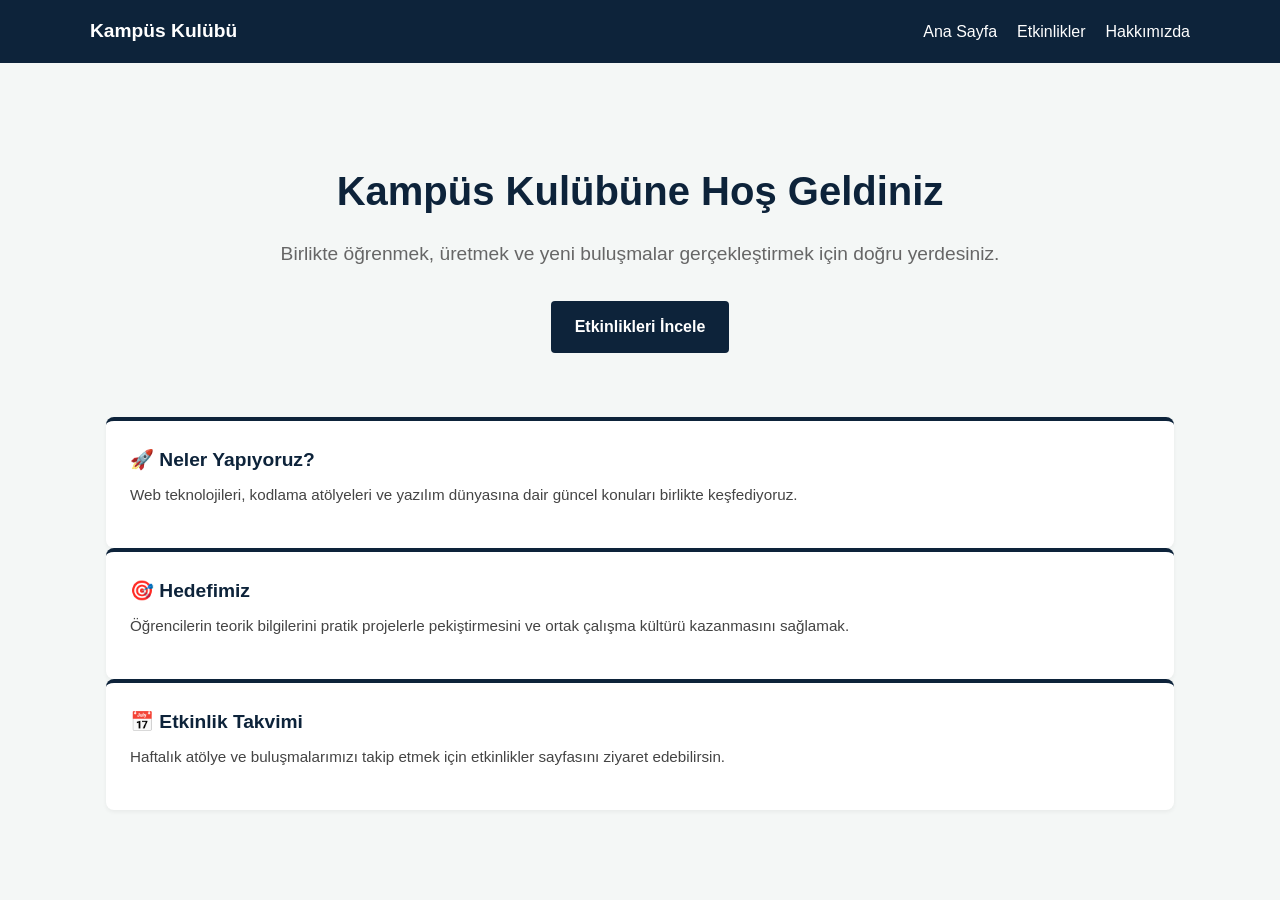
==== index.html @ 7b60070d "Ilk yukleme" ====
<!DOCTYPE html>
<html lang="tr">
<head>
    <meta charset="UTF-8">
    <meta name="viewport" content="width=device-width, initial-scale=1.0">
    <title>Kampüs Kulübü - Ana Sayfa</title>
    <link rel="stylesheet" href="style.css">
</head>
<body>
    <header>
        <nav>
            <div class="logo">Kampüs Kulübü</div>
            <ul class="nav-links">
                <li><a href="index.html">Ana Sayfa</a></li>
                <li><a href="etkinlikler.html">Etkinlikler</a></li>
                <li><a href="hakkimizda.html">Hakkımızda</a></li>
            </ul>
        </nav>
    </header>

    <main class="container">
        <!-- Karşılama Alanı -->
        <section class="hero">
            <h1>Kampüs Kulübüne Hoş Geldiniz</h1>
            <p>Birlikte öğrenmek, üretmek ve yeni buluşmalar gerçekleştirmek için doğru yerdesiniz.</p>
            <a href="etkinlikler.html" class="btn">Etkinlikleri İncele</a>
        </section>

        <!-- Öne Çıkanlar / Kısa Tanıtım -->
        <section class="features-grid">
            <div class="card">
                <h2>🚀 Neler Yapıyoruz?</h2>
                <p>Web teknolojileri, kodlama atölyeleri ve yazılım dünyasına dair güncel konuları birlikte keşfediyoruz.</p>
            </div>
            <div class="card">
                <h2>🎯 Hedefimiz</h2>
                <p>Öğrencilerin teorik bilgilerini pratik projelerle pekiştirmesini ve ortak çalışma kültürü kazanmasını sağlamak.</p>
            </div>
            <div class="card">
                <h2>📅 Etkinlik Takvimi</h2>
                <p>Haftalık atölye ve buluşmalarımızı takip etmek için etkinlikler sayfasını ziyaret edebilirsin.</p>
            </div>
        </section>
    </main>
</body>
</html>
---- style.css ----
* {
    box-sizing: border-box;
    margin: 0;
    padding: 0;
    font-family: Arial, sans-serif;
}

body {
    background-color: #f4f7f6;
    color: #333;
    line-height: 1.6;
}


header {
    background-color: #0d233a;
    color: #fff;
    padding: 1rem 2rem;
}

nav {
    display: flex;
    justify-content: space-between;
    align-items: center;
    max-width: 1100px;
    margin: 0 auto;
}

.logo {
    font-size: 1.2rem;
    font-weight: bold;
}

.nav-links {
    list-style: none;
    display: flex;
    gap: 20px;
}

.nav-links a {
    color: #fff;
    text-decoration: none;
    transition: color 0.3s;
}

.nav-links a:hover {
    color: #4CAF50;
}


.container {
    max-width: 1100px;
    margin: 2rem auto;
    padding: 0 1rem;
}

h1 {
    margin-bottom: 0.5rem;
    color: #0d233a;
}


.search-area {
    margin: 1.5rem 0;
    background: #fff;
    padding: 1.5rem;
    border-radius: 8px;
    box-shadow: 0 2px 4px rgba(0,0,0,0.05);
}

.search-area label {
    display: block;
    margin-bottom: 0.5rem;
    font-weight: bold;
}

.search-controls {
    display: flex;
    gap: 10px;
    margin-bottom: 0.5rem;
}

.search-controls input {
    flex: 1;
    padding: 0.6rem;
    border: 1px solid #ccc;
    border-radius: 4px;
    font-size: 1rem;
}

.search-controls button {
    padding: 0.6rem 1.2rem;
    background-color: #0d233a;
    color: white;
    border: none;
    border-radius: 4px;
    cursor: pointer;
}

.search-controls button:hover {
    background-color: #163a5f;
}

#result-count {
    font-size: 0.9rem;
    color: #666;
}

#empty-message {
    margin: 1rem 0;
    padding: 1rem;
    background-color: #fffae6;
    border: 1px solid #ffe58f;
    border-radius: 4px;
    color: #d48806;
}


.grid {
    display: grid;
    grid-template-columns: repeat(auto-fit, minmax(250px, 1fr));
    gap: 20px;
    margin-top: 1.5rem;
}

.card {
    background: #fff;
    padding: 1.5rem;
    border-radius: 8px;
    box-shadow: 0 2px 4px rgba(0,0,0,0.05);
    border-top: 4px solid #0d233a;
}

.card .date {
    font-size: 0.85rem;
    color: #666;
    margin-bottom: 0.5rem;
    font-weight: bold;
}

.card h2 {
    font-size: 1.2rem;
    margin-bottom: 0.5rem;
    color: #0d233a;
}

.card p {
    font-size: 0.95rem;
    margin-bottom: 1rem;
    color: #444;
}

.card .location {
    font-size: 0.85rem;
    color: #555;
    font-style: italic;
}


.hero {
    text-align: center;
    padding: 4rem 1rem;
}

.hero h1 {
    font-size: 2.5rem;
    margin-bottom: 1rem;
}

.hero p {
    font-size: 1.2rem;
    color: #666;
    margin-bottom: 2rem;
}

.btn {
    display: inline-block;
    background-color: #0d233a;
    color: white;
    padding: 0.8rem 1.5rem;
    border-radius: 4px;
    text-decoration: none;
    font-weight: bold;
}

.btn:hover {
    background-color: #163a5f;
}
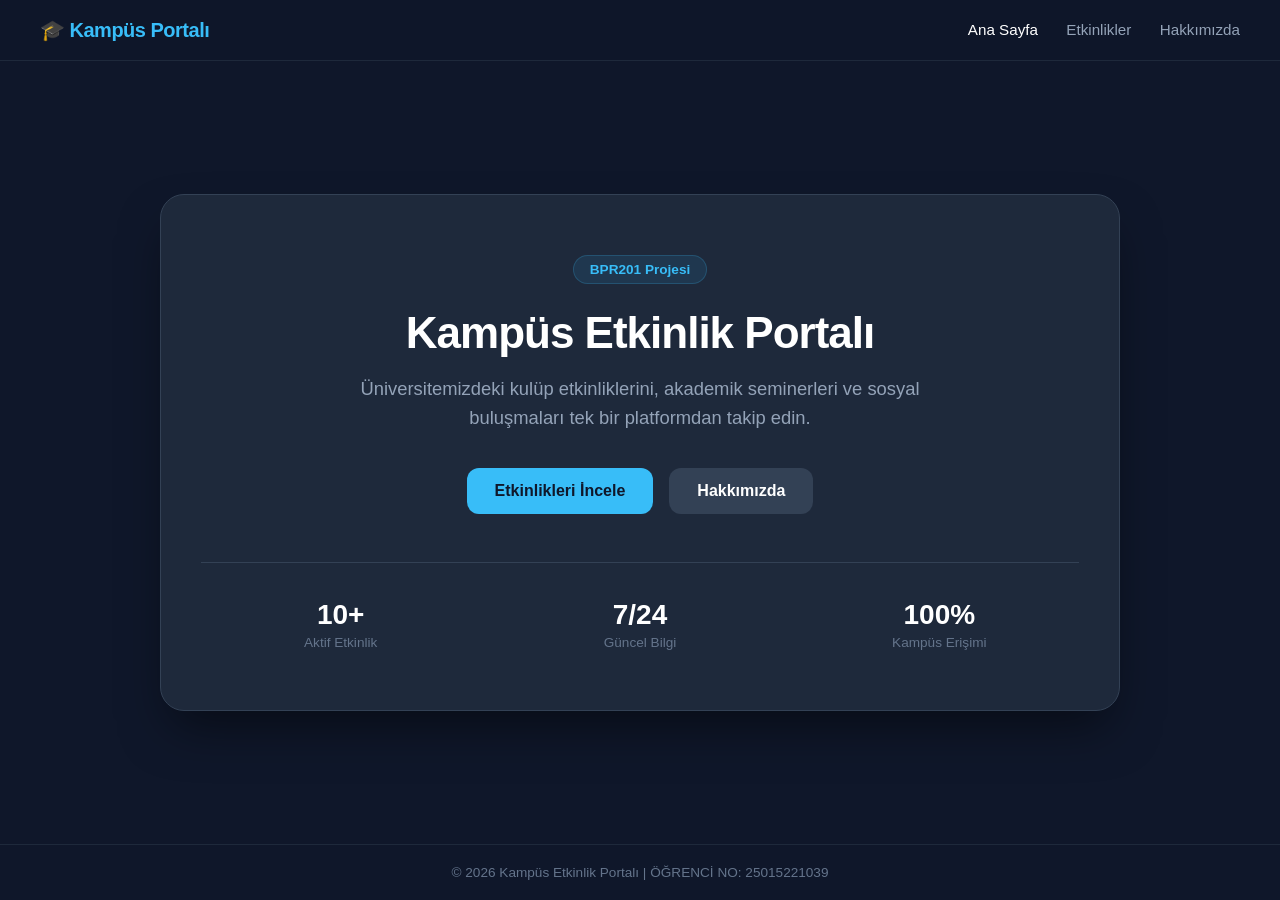
==== commit ef7d6732: "Ana sayfa ve hakkimizda tasarimlari modernize edildi" ====
--- a/index.html
+++ b/index.html
@@ -3,44 +3,51 @@
 <head>
     <meta charset="UTF-8">
     <meta name="viewport" content="width=device-width, initial-scale=1.0">
-    <title>Kampüs Kulübü - Ana Sayfa</title>
+    <title>Ana Sayfa - Kampüs Etkinlikleri</title>
     <link rel="stylesheet" href="style.css">
 </head>
-<body>
-    <header>
-        <nav>
-            <div class="logo">Kampüs Kulübü</div>
-            <ul class="nav-links">
-                <li><a href="index.html">Ana Sayfa</a></li>
-                <li><a href="etkinlikler.html">Etkinlikler</a></li>
-                <li><a href="hakkimizda.html">Hakkımızda</a></li>
-            </ul>
-        </nav>
-    </header>
+<body class="home-body">
+    <nav>
+        <div class="nav-container">
+            <span class="logo">🎓 Kampüs Portalı</span>
+            <div class="nav-links">
+                <a href="index.html" class="active">Ana Sayfa</a>
+                <a href="etkinlikler.html">Etkinlikler</a>
+                <a href="hakkimizda.html">Hakkımızda</a>
+            </div>
+        </div>
+    </nav>
 
-    <main class="container">
-        <!-- Karşılama Alanı -->
-        <section class="hero">
-            <h1>Kampüs Kulübüne Hoş Geldiniz</h1>
-            <p>Birlikte öğrenmek, üretmek ve yeni buluşmalar gerçekleştirmek için doğru yerdesiniz.</p>
-            <a href="etkinlikler.html" class="btn">Etkinlikleri İncele</a>
-        </section>
+    <main class="full-screen-container">
+        <section class="hero-card">
+            <div class="badge">BPR201 Projesi</div>
+            <h1>Kampüs Etkinlik Portalı</h1>
+            <p>Üniversitemizdeki kulüp etkinliklerini, akademik seminerleri ve sosyal buluşmaları tek bir platformdan takip edin.</p>
+            
+            <div class="action-buttons">
+                <a href="etkinlikler.html" class="btn primary">Etkinlikleri İncele</a>
+                <a href="hakkimizda.html" class="btn secondary">Hakkımızda</a>
+            </div>
 
-        <!-- Öne Çıkanlar / Kısa Tanıtım -->
-        <section class="features-grid">
-            <div class="card">
-                <h2>🚀 Neler Yapıyoruz?</h2>
-                <p>Web teknolojileri, kodlama atölyeleri ve yazılım dünyasına dair güncel konuları birlikte keşfediyoruz.</p>
-            </div>
-            <div class="card">
-                <h2>🎯 Hedefimiz</h2>
-                <p>Öğrencilerin teorik bilgilerini pratik projelerle pekiştirmesini ve ortak çalışma kültürü kazanmasını sağlamak.</p>
-            </div>
-            <div class="card">
-                <h2>📅 Etkinlik Takvimi</h2>
-                <p>Haftalık atölye ve buluşmalarımızı takip etmek için etkinlikler sayfasını ziyaret edebilirsin.</p>
+            <div class="stats-row">
+                <div class="stat-item">
+                    <span class="stat-number">10+</span>
+                    <span class="stat-label">Aktif Etkinlik</span>
+                </div>
+                <div class="stat-item">
+                    <span class="stat-number">7/24</span>
+                    <span class="stat-label">Güncel Bilgi</span>
+                </div>
+                <div class="stat-item">
+                    <span class="stat-number">100%</span>
+                    <span class="stat-label">Kampüs Erişimi</span>
+                </div>
             </div>
         </section>
     </main>
+
+    <footer>
+        <p>&copy; 2026 Kampüs Etkinlik Portalı | ÖĞRENCİ NO: 25015221039</p>
+    </footer>
 </body>
 </html>
--- a/style.css
+++ b/style.css
@@ -1,189 +1,248 @@
-
 * {
     box-sizing: border-box;
     margin: 0;
     padding: 0;
-    font-family: Arial, sans-serif;
 }
 
 body {
-    background-color: #f4f7f6;
-    color: #333;
+    font-family: -apple-system, BlinkMacSystemFont, "Segoe UI", Roboto, Helvetica, Arial, sans-serif;
+    background-color: #0f172a;
+    color: #f8fafc;
+    min-height: 100vh;
+    display: flex;
+    flex-direction: column;
+}
+
+/* Navigasyon Çubuğu */
+nav {
+    background: rgba(15, 23, 42, 0.9);
+    backdrop-filter: blur(10px);
+    border-bottom: 1px solid #1e293b;
+    padding: 18px 30px;
+    width: 100%;
+}
+
+.nav-container {
+    max-width: 1200px;
+    margin: 0 auto;
+    display: flex;
+    justify-content: space-between;
+    align-items: center;
+}
+
+.logo {
+    font-size: 1.25rem;
+    font-weight: 700;
+    color: #38bdf8;
+    letter-spacing: -0.5px;
+}
+
+.nav-links a {
+    color: #94a3b8;
+    text-decoration: none;
+    margin-left: 24px;
+    font-weight: 500;
+    font-size: 0.95rem;
+    transition: all 0.2s ease;
+}
+
+.nav-links a:hover, .nav-links a.active {
+    color: #ffffff;
+}
+
+/* Ekranı Tam Kaplayan Ana Alan */
+.full-screen-container {
+    flex: 1;
+    display: flex;
+    align-items: center;
+    justify-content: center;
+    padding: 40px 20px;
+    max-width: 1000px;
+    margin: 0 auto;
+    width: 100%;
+}
+
+.hero-card {
+    background: #1e293b;
+    border: 1px solid #334155;
+    border-radius: 24px;
+    padding: 60px 40px;
+    text-align: center;
+    width: 100%;
+    box-shadow: 0 25px 50px -12px rgba(0, 0, 0, 0.5);
+}
+
+.badge {
+    display: inline-block;
+    background: rgba(56, 189, 248, 0.1);
+    color: #38bdf8;
+    border: 1px solid rgba(56, 189, 248, 0.2);
+    padding: 6px 16px;
+    border-radius: 9999px;
+    font-size: 0.85rem;
+    font-weight: 600;
+    margin-bottom: 24px;
+}
+
+.hero-card h1 {
+    font-size: 2.75rem;
+    font-weight: 800;
+    color: #ffffff;
+    margin-bottom: 16px;
+    letter-spacing: -1px;
+}
+
+.hero-card p {
+    font-size: 1.15rem;
+    color: #94a3b8;
+    max-width: 600px;
+    margin: 0 auto 36px auto;
     line-height: 1.6;
 }
 
-
-header {
-    background-color: #0d233a;
+.action-buttons {
+    display: flex;
+    gap: 16px;
+    justify-content: center;
+    margin-bottom: 48px;
+    flex-wrap: wrap;
+}
+
+.btn {
+    padding: 14px 28px;
+    border-radius: 12px;
+    font-weight: 600;
+    font-size: 1rem;
+    text-decoration: none;
+    transition: all 0.2s ease;
+}
+
+.btn.primary {
+    background: #38bdf8;
+    color: #0f172a;
+}
+
+.btn.primary:hover {
+    background: #7dd3fc;
+    transform: translateY(-2px);
+}
+
+.btn.secondary {
+    background: #334155;
+    color: #ffffff;
+}
+
+.btn.secondary:hover {
+    background: #475569;
+    transform: translateY(-2px);
+}
+
+/* Alt İstatistikler */
+.stats-row {
+    display: grid;
+    grid-template-columns: repeat(3, 1fr);
+    gap: 20px;
+    border-top: 1px solid #334155;
+    padding-top: 36px;
+}
+
+.stat-item {
+    display: flex;
+    flex-direction: column;
+    align-items: center;
+}
+
+.stat-number {
+    font-size: 1.75rem;
+    font-weight: 700;
+    color: #ffffff;
+}
+
+.stat-label {
+    font-size: 0.85rem;
+    color: #64748b;
+    margin-top: 4px;
+}
+
+/* Etkinlikler ve Diğer Sayfalar İçin Ortak Alan */
+main:not(.full-screen-container) {
+    max-width: 900px;
+    width: 90%;
+    margin: 40px auto;
+    background: #1e293b;
+    border: 1px solid #334155;
+    padding: 36px;
+    border-radius: 20px;
+    flex: 1;
+}
+
+/* Arama ve Kart Stilleri */
+.search-container {
+    display: flex;
+    gap: 12px;
+    margin: 24px 0;
+    align-items: center;
+    justify-content: center;
+    flex-wrap: wrap;
+}
+
+#searchInput {
+    padding: 12px 16px;
+    background: #0f172a;
+    border: 1px solid #334155;
+    border-radius: 10px;
     color: #fff;
-    padding: 1rem 2rem;
-}
-
-nav {
-    display: flex;
-    justify-content: space-between;
-    align-items: center;
-    max-width: 1100px;
-    margin: 0 auto;
-}
-
-.logo {
-    font-size: 1.2rem;
-    font-weight: bold;
-}
-
-.nav-links {
-    list-style: none;
-    display: flex;
-    gap: 20px;
-}
-
-.nav-links a {
+    font-size: 0.95rem;
+    width: 280px;
+}
+
+#clearBtn {
+    padding: 12px 20px;
+    background: #ef4444;
     color: #fff;
-    text-decoration: none;
-    transition: color 0.3s;
-}
-
-.nav-links a:hover {
-    color: #4CAF50;
-}
-
-
-.container {
-    max-width: 1100px;
-    margin: 2rem auto;
-    padding: 0 1rem;
-}
-
-h1 {
-    margin-bottom: 0.5rem;
-    color: #0d233a;
-}
-
-
-.search-area {
-    margin: 1.5rem 0;
-    background: #fff;
-    padding: 1.5rem;
-    border-radius: 8px;
-    box-shadow: 0 2px 4px rgba(0,0,0,0.05);
-}
-
-.search-area label {
-    display: block;
-    margin-bottom: 0.5rem;
-    font-weight: bold;
-}
-
-.search-controls {
-    display: flex;
-    gap: 10px;
-    margin-bottom: 0.5rem;
-}
-
-.search-controls input {
-    flex: 1;
-    padding: 0.6rem;
-    border: 1px solid #ccc;
-    border-radius: 4px;
-    font-size: 1rem;
-}
-
-.search-controls button {
-    padding: 0.6rem 1.2rem;
-    background-color: #0d233a;
-    color: white;
     border: none;
-    border-radius: 4px;
+    border-radius: 10px;
     cursor: pointer;
-}
-
-.search-controls button:hover {
-    background-color: #163a5f;
-}
-
-#result-count {
-    font-size: 0.9rem;
-    color: #666;
-}
-
-#empty-message {
-    margin: 1rem 0;
-    padding: 1rem;
-    background-color: #fffae6;
-    border: 1px solid #ffe58f;
-    border-radius: 4px;
-    color: #d48806;
-}
-
-
-.grid {
-    display: grid;
-    grid-template-columns: repeat(auto-fit, minmax(250px, 1fr));
-    gap: 20px;
-    margin-top: 1.5rem;
-}
-
-.card {
-    background: #fff;
-    padding: 1.5rem;
-    border-radius: 8px;
-    box-shadow: 0 2px 4px rgba(0,0,0,0.05);
-    border-top: 4px solid #0d233a;
-}
-
-.card .date {
+    font-weight: 600;
+}
+
+#resultCount {
+    width: 100%;
+    text-align: center;
+    color: #38bdf8;
+    margin-top: 8px;
+    font-weight: 600;
+}
+
+.event-card {
+    background: #0f172a;
+    border: 1px solid #334155;
+    border-radius: 12px;
+    padding: 20px;
+    margin-bottom: 16px;
+}
+
+.event-card h3 {
+    color: #38bdf8;
+    margin-bottom: 8px;
+}
+
+/* Footer */
+footer {
+    border-top: 1px solid #1e293b;
+    padding: 20px;
+    text-align: center;
+    color: #64748b;
     font-size: 0.85rem;
-    color: #666;
-    margin-bottom: 0.5rem;
-    font-weight: bold;
-}
-
-.card h2 {
-    font-size: 1.2rem;
-    margin-bottom: 0.5rem;
-    color: #0d233a;
-}
-
-.card p {
-    font-size: 0.95rem;
-    margin-bottom: 1rem;
-    color: #444;
-}
-
-.card .location {
-    font-size: 0.85rem;
-    color: #555;
-    font-style: italic;
-}
-
-
-.hero {
-    text-align: center;
-    padding: 4rem 1rem;
-}
-
-.hero h1 {
-    font-size: 2.5rem;
-    margin-bottom: 1rem;
-}
-
-.hero p {
-    font-size: 1.2rem;
-    color: #666;
-    margin-bottom: 2rem;
-}
-
-.btn {
-    display: inline-block;
-    background-color: #0d233a;
-    color: white;
-    padding: 0.8rem 1.5rem;
-    border-radius: 4px;
-    text-decoration: none;
-    font-weight: bold;
-}
-
-.btn:hover {
-    background-color: #163a5f;
+    background: #0f172a;
+}
+
+@media (max-width: 640px) {
+    .stats-row {
+        grid-template-columns: 1fr;
+        gap: 16px;
+    }
+    .hero-card h1 {
+        font-size: 2rem;
+    }
 }
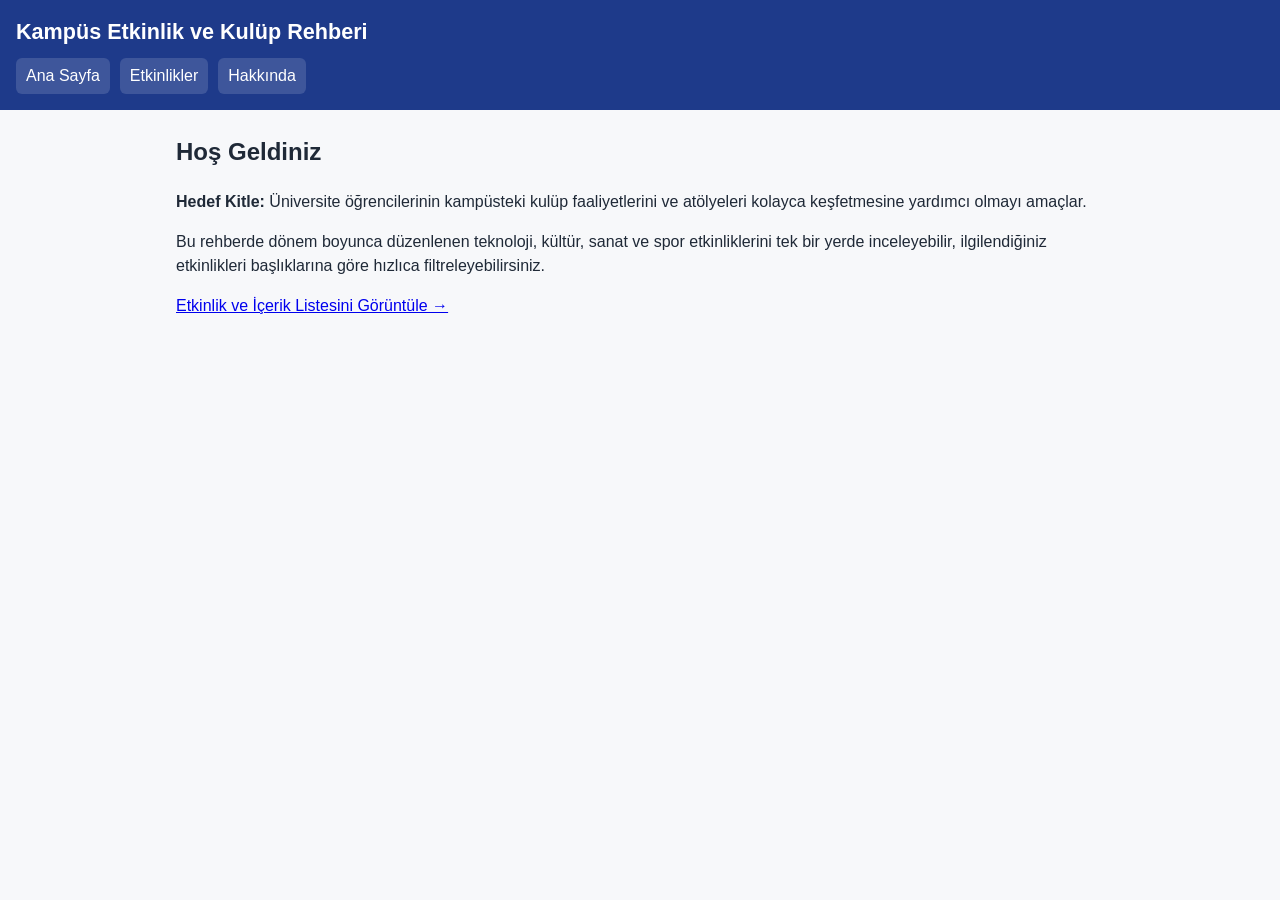
==== commit de1ce9b5: "Add three-page layout, shared navigation, styles, and title search" ====
--- a/index.html
+++ b/index.html
@@ -1,53 +1,26 @@
 <!DOCTYPE html>
 <html lang="tr">
 <head>
-    <meta charset="UTF-8">
-    <meta name="viewport" content="width=device-width, initial-scale=1.0">
-    <title>Ana Sayfa - Kampüs Etkinlikleri</title>
-    <link rel="stylesheet" href="style.css">
+  <meta charset="UTF-8">
+  <meta name="viewport" content="width=device-width, initial-scale=1.0">
+  <title>Kampüs Etkinlik ve Kulüp Rehberi - Ana Sayfa</title>
+  <link rel="stylesheet" href="style.css">
 </head>
-<body class="home-body">
-    <nav>
-        <div class="nav-container">
-            <span class="logo">🎓 Kampüs Portalı</span>
-            <div class="nav-links">
-                <a href="index.html" class="active">Ana Sayfa</a>
-                <a href="etkinlikler.html">Etkinlikler</a>
-                <a href="hakkimizda.html">Hakkımızda</a>
-            </div>
-        </div>
+<body>
+  <header>
+    <h1 class="site-baslik">Kampüs Etkinlik ve Kulüp Rehberi</h1>
+    <nav aria-label="Ana menü">
+      <a href="index.html">Ana Sayfa</a>
+      <a href="etkinlikler.html">Etkinlikler</a>
+      <a href="hakkimizda.html">Hakkında</a>
     </nav>
+  </header>
 
-    <main class="full-screen-container">
-        <section class="hero-card">
-            <div class="badge">BPR201 Projesi</div>
-            <h1>Kampüs Etkinlik Portalı</h1>
-            <p>Üniversitemizdeki kulüp etkinliklerini, akademik seminerleri ve sosyal buluşmaları tek bir platformdan takip edin.</p>
-            
-            <div class="action-buttons">
-                <a href="etkinlikler.html" class="btn primary">Etkinlikleri İncele</a>
-                <a href="hakkimizda.html" class="btn secondary">Hakkımızda</a>
-            </div>
-
-            <div class="stats-row">
-                <div class="stat-item">
-                    <span class="stat-number">10+</span>
-                    <span class="stat-label">Aktif Etkinlik</span>
-                </div>
-                <div class="stat-item">
-                    <span class="stat-number">7/24</span>
-                    <span class="stat-label">Güncel Bilgi</span>
-                </div>
-                <div class="stat-item">
-                    <span class="stat-number">100%</span>
-                    <span class="stat-label">Kampüs Erişimi</span>
-                </div>
-            </div>
-        </section>
-    </main>
-
-    <footer>
-        <p>&copy; 2026 Kampüs Etkinlik Portalı | ÖĞRENCİ NO: 25015221039</p>
-    </footer>
+  <main>
+    <h2>Hoş Geldiniz</h2>
+    <p><strong>Hedef Kitle:</strong> Üniversite öğrencilerinin kampüsteki kulüp faaliyetlerini ve atölyeleri kolayca keşfetmesine yardımcı olmayı amaçlar.</p>
+    <p>Bu rehberde dönem boyunca düzenlenen teknoloji, kültür, sanat ve spor etkinliklerini tek bir yerde inceleyebilir, ilgilendiğiniz etkinlikleri başlıklarına göre hızlıca filtreleyebilirsiniz.</p>
+    <p><a href="etkinlikler.html">Etkinlik ve İçerik Listesini Görüntüle →</a></p>
+  </main>
 </body>
 </html>
--- a/style.css
+++ b/style.css
@@ -1,248 +1,133 @@
 * {
-    box-sizing: border-box;
-    margin: 0;
-    padding: 0;
+  box-sizing: border-box;
 }
 
 body {
-    font-family: -apple-system, BlinkMacSystemFont, "Segoe UI", Roboto, Helvetica, Arial, sans-serif;
-    background-color: #0f172a;
-    color: #f8fafc;
-    min-height: 100vh;
-    display: flex;
-    flex-direction: column;
+  margin: 0;
+  font-family: Arial, sans-serif;
+  line-height: 1.5;
+  background-color: #f7f8fa;
+  color: #1f2937;
+  overflow-x: hidden;
 }
 
-/* Navigasyon Çubuğu */
-nav {
-    background: rgba(15, 23, 42, 0.9);
-    backdrop-filter: blur(10px);
-    border-bottom: 1px solid #1e293b;
-    padding: 18px 30px;
-    width: 100%;
+header {
+  background-color: #1e3a8a;
+  color: #ffffff;
+  padding: 16px;
 }
 
-.nav-container {
-    max-width: 1200px;
-    margin: 0 auto;
-    display: flex;
-    justify-content: space-between;
-    align-items: center;
+.site-baslik {
+  margin: 0 0 10px 0;
+  font-size: 1.35rem;
 }
 
-.logo {
-    font-size: 1.25rem;
-    font-weight: 700;
-    color: #38bdf8;
-    letter-spacing: -0.5px;
+nav {
+  display: flex;
+  flex-wrap: wrap;
+  gap: 10px;
 }
 
-.nav-links a {
-    color: #94a3b8;
-    text-decoration: none;
-    margin-left: 24px;
-    font-weight: 500;
-    font-size: 0.95rem;
-    transition: all 0.2s ease;
+nav a {
+  color: #ffffff;
+  text-decoration: none;
+  padding: 6px 10px;
+  border-radius: 6px;
+  background-color: rgba(255, 255, 255, 0.14);
 }
 
-.nav-links a:hover, .nav-links a.active {
-    color: #ffffff;
+nav a:hover,
+nav a:focus {
+  background-color: rgba(255, 255, 255, 0.28);
+  outline: 2px solid #ffffff;
+  outline-offset: 2px;
 }
 
-/* Ekranı Tam Kaplayan Ana Alan */
-.full-screen-container {
-    flex: 1;
-    display: flex;
-    align-items: center;
-    justify-content: center;
-    padding: 40px 20px;
-    max-width: 1000px;
-    margin: 0 auto;
-    width: 100%;
+main {
+  max-width: 960px;
+  margin: 24px auto;
+  padding: 0 16px;
 }
 
-.hero-card {
-    background: #1e293b;
-    border: 1px solid #334155;
-    border-radius: 24px;
-    padding: 60px 40px;
-    text-align: center;
-    width: 100%;
-    box-shadow: 0 25px 50px -12px rgba(0, 0, 0, 0.5);
+.arama-alani {
+  display: flex;
+  flex-direction: column;
+  gap: 8px;
+  margin-bottom: 16px;
 }
 
-.badge {
-    display: inline-block;
-    background: rgba(56, 189, 248, 0.1);
-    color: #38bdf8;
-    border: 1px solid rgba(56, 189, 248, 0.2);
-    padding: 6px 16px;
-    border-radius: 9999px;
-    font-size: 0.85rem;
-    font-weight: 600;
-    margin-bottom: 24px;
+.arama-kontroller {
+  display: flex;
+  flex-wrap: wrap;
+  gap: 8px;
 }
 
-.hero-card h1 {
-    font-size: 2.75rem;
-    font-weight: 800;
-    color: #ffffff;
-    margin-bottom: 16px;
-    letter-spacing: -1px;
+input[type="search"] {
+  flex: 1 1 200px;
+  min-width: 0;
+  padding: 10px;
+  font-size: 1rem;
+  border: 1px solid #9ca3af;
+  border-radius: 6px;
 }
 
-.hero-card p {
-    font-size: 1.15rem;
-    color: #94a3b8;
-    max-width: 600px;
-    margin: 0 auto 36px auto;
-    line-height: 1.6;
+button {
+  padding: 10px 14px;
+  font-size: 1rem;
+  border: none;
+  border-radius: 6px;
+  background-color: #1e3a8a;
+  color: #ffffff;
+  cursor: pointer;
 }
 
-.action-buttons {
-    display: flex;
-    gap: 16px;
-    justify-content: center;
-    margin-bottom: 48px;
-    flex-wrap: wrap;
+button:hover,
+button:focus {
+  background-color: #172554;
+  outline: 2px solid #1e3a8a;
+  outline-offset: 2px;
 }
 
-.btn {
-    padding: 14px 28px;
-    border-radius: 12px;
-    font-weight: 600;
-    font-size: 1rem;
-    text-decoration: none;
-    transition: all 0.2s ease;
+.kart-listesi {
+  display: grid;
+  grid-template-columns: repeat(auto-fit, minmax(250px, 1fr));
+  gap: 16px;
+  margin-top: 16px;
 }
 
-.btn.primary {
-    background: #38bdf8;
-    color: #0f172a;
+.kart {
+  background-color: #ffffff;
+  border: 1px solid #e5e7eb;
+  border-radius: 8px;
+  padding: 16px;
 }
 
-.btn.primary:hover {
-    background: #7dd3fc;
-    transform: translateY(-2px);
+.kart h2 {
+  margin: 0 0 8px 0;
+  font-size: 1.15rem;
 }
 
-.btn.secondary {
-    background: #334155;
-    color: #ffffff;
+.kart p {
+  margin: 0 0 8px 0;
 }
 
-.btn.secondary:hover {
-    background: #475569;
-    transform: translateY(-2px);
+.bos-mesaj {
+  margin-top: 16px;
+  padding: 14px;
+  background-color: #fef2f2;
+  color: #991b1b;
+  border: 1px solid #fecaca;
+  border-radius: 6px;
 }
 
-/* Alt İstatistikler */
-.stats-row {
-    display: grid;
-    grid-template-columns: repeat(3, 1fr);
-    gap: 20px;
-    border-top: 1px solid #334155;
-    padding-top: 36px;
-}
+@media (max-width: 390px) {
+  header,
+  main {
+    padding-left: 12px;
+    padding-right: 12px;
+  }
 
-.stat-item {
-    display: flex;
-    flex-direction: column;
-    align-items: center;
-}
-
-.stat-number {
-    font-size: 1.75rem;
-    font-weight: 700;
-    color: #ffffff;
-}
-
-.stat-label {
-    font-size: 0.85rem;
-    color: #64748b;
-    margin-top: 4px;
-}
-
-/* Etkinlikler ve Diğer Sayfalar İçin Ortak Alan */
-main:not(.full-screen-container) {
-    max-width: 900px;
-    width: 90%;
-    margin: 40px auto;
-    background: #1e293b;
-    border: 1px solid #334155;
-    padding: 36px;
-    border-radius: 20px;
-    flex: 1;
-}
-
-/* Arama ve Kart Stilleri */
-.search-container {
-    display: flex;
-    gap: 12px;
-    margin: 24px 0;
-    align-items: center;
-    justify-content: center;
-    flex-wrap: wrap;
-}
-
-#searchInput {
-    padding: 12px 16px;
-    background: #0f172a;
-    border: 1px solid #334155;
-    border-radius: 10px;
-    color: #fff;
-    font-size: 0.95rem;
-    width: 280px;
-}
-
-#clearBtn {
-    padding: 12px 20px;
-    background: #ef4444;
-    color: #fff;
-    border: none;
-    border-radius: 10px;
-    cursor: pointer;
-    font-weight: 600;
-}
-
-#resultCount {
-    width: 100%;
-    text-align: center;
-    color: #38bdf8;
-    margin-top: 8px;
-    font-weight: 600;
-}
-
-.event-card {
-    background: #0f172a;
-    border: 1px solid #334155;
-    border-radius: 12px;
-    padding: 20px;
-    margin-bottom: 16px;
-}
-
-.event-card h3 {
-    color: #38bdf8;
-    margin-bottom: 8px;
-}
-
-/* Footer */
-footer {
-    border-top: 1px solid #1e293b;
-    padding: 20px;
-    text-align: center;
-    color: #64748b;
-    font-size: 0.85rem;
-    background: #0f172a;
-}
-
-@media (max-width: 640px) {
-    .stats-row {
-        grid-template-columns: 1fr;
-        gap: 16px;
-    }
-    .hero-card h1 {
-        font-size: 2rem;
-    }
+  .kart-listesi {
+    grid-template-columns: 1fr;
+  }
 }
